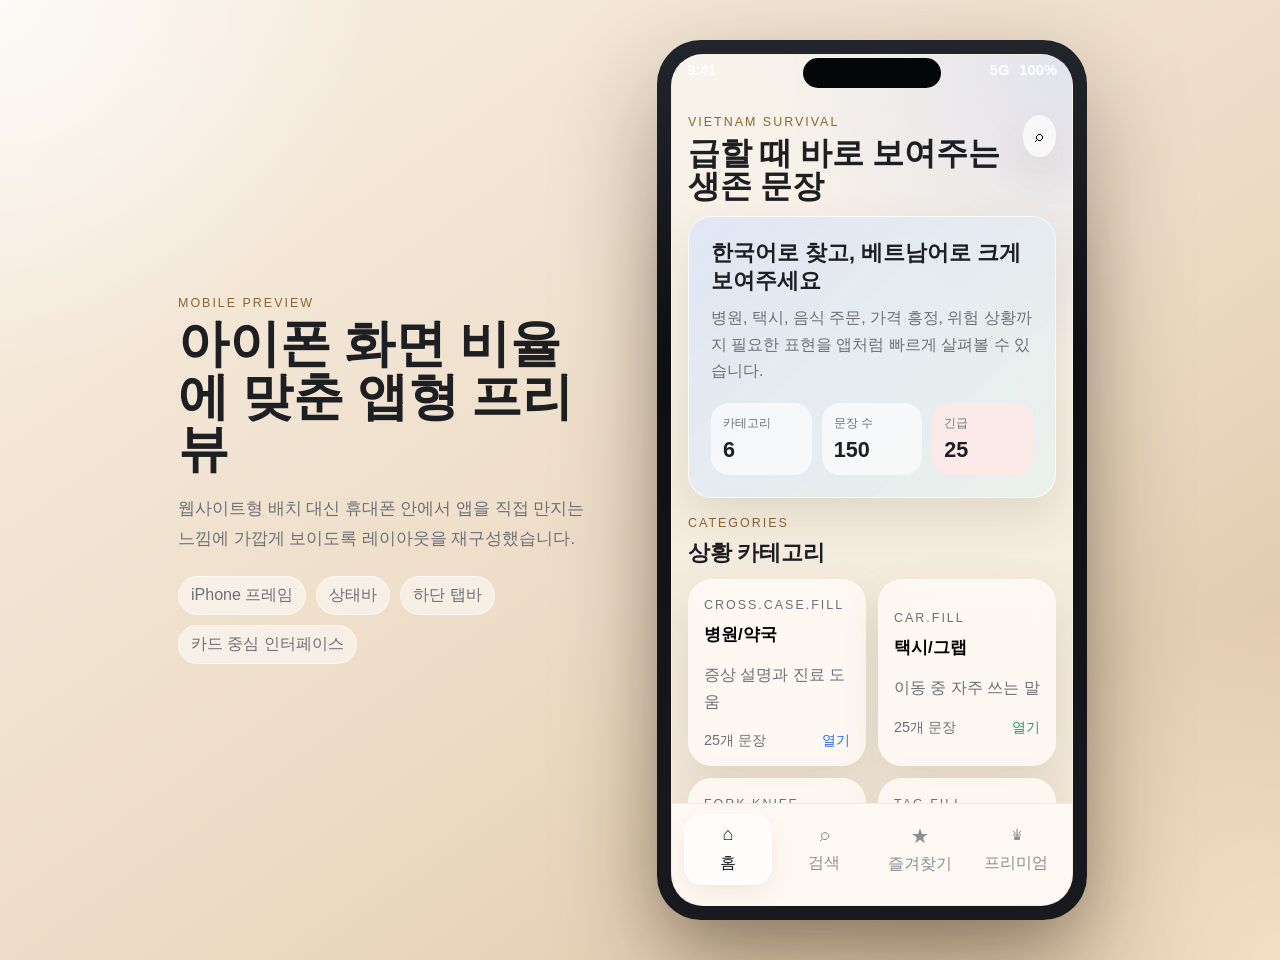
==== docs/mobile.html @ a6ebcc1a "initial project import" ====
<!doctype html>
<html lang="ko">
  <head>
    <meta charset="UTF-8" />
    <meta name="viewport" content="width=device-width, initial-scale=1.0" />
    <title>Vietnam Survival Mobile Preview</title>
    <link rel="stylesheet" href="./mobile.css" />
  </head>
  <body>
    <div class="stage">
      <section class="intro">
        <p class="eyebrow">Mobile Preview</p>
        <h1>아이폰 화면 비율에 맞춘 앱형 프리뷰</h1>
        <p class="lead">
          웹사이트형 배치 대신 휴대폰 안에서 앱을 직접 만지는 느낌에 가깝게 보이도록 레이아웃을 재구성했습니다.
        </p>
        <div class="chips">
          <span>iPhone 프레임</span>
          <span>상태바</span>
          <span>하단 탭바</span>
          <span>카드 중심 인터페이스</span>
        </div>
      </section>

      <section class="device-wrap">
        <div class="device-glow"></div>
        <div class="device">
          <div class="device-notch"></div>

          <header class="statusbar">
            <span>9:41</span>
            <div class="status-icons">
              <span>5G</span>
              <span>100%</span>
            </div>
          </header>

          <div class="device-screen">
            <main class="screen-content">
              <section class="page is-active" data-page="home">
                <div class="page-header">
                  <div>
                    <p class="eyebrow">Vietnam Survival</p>
                    <h2>급할 때 바로 보여주는 생존 문장</h2>
                  </div>
                  <button class="icon-button" id="showAllPhrasesButton" aria-label="전체 문장 보기">⌕</button>
                </div>

                <section class="hero-card">
                  <p class="hero-title">한국어로 찾고, 베트남어로 크게 보여주세요</p>
                  <p class="hero-copy">
                    병원, 택시, 음식 주문, 가격 흥정, 위험 상황까지 필요한 표현을 앱처럼 빠르게 살펴볼 수 있습니다.
                  </p>

                  <div class="hero-stats">
                    <div class="mini-stat">
                      <span>카테고리</span>
                      <strong id="categoryCount">0</strong>
                    </div>
                    <div class="mini-stat">
                      <span>문장 수</span>
                      <strong id="phraseCount">0</strong>
                    </div>
                    <div class="mini-stat alert">
                      <span>긴급</span>
                      <strong id="emergencyCount">0</strong>
                    </div>
                  </div>
                </section>

                <section class="section-block">
                  <div class="section-header">
                    <div>
                      <p class="eyebrow">Categories</p>
                      <h3>상황 카테고리</h3>
                    </div>
                  </div>
                  <div id="categoryGrid" class="category-grid"></div>
                </section>

                <section class="section-block">
                  <div class="section-header">
                    <div>
                      <p class="eyebrow">Quick Entry</p>
                      <h3>빠른 진입</h3>
                    </div>
                  </div>
                  <div class="quick-grid">
                    <button class="quick-card" data-jump-tab="favorites">
                      <span>즐겨찾기</span>
                      <strong>저장한 문장 바로 열기</strong>
                    </button>
                    <button class="quick-card" data-jump-tab="search">
                      <span>전체 검색</span>
                      <strong>한국어와 베트남어 찾기</strong>
                    </button>
                    <button class="quick-card" data-jump-tab="premium">
                      <span>프리미엄</span>
                      <strong>확장 기능 자리 보기</strong>
                    </button>
                  </div>
                </section>
              </section>

              <section class="page" data-page="search">
                <div class="page-header">
                  <div>
                    <p class="eyebrow">Search</p>
                    <h2>전체 검색</h2>
                  </div>
                </div>

                <section class="toolbar-card">
                  <input id="searchInput" type="search" placeholder="한국어 또는 베트남어 검색" />
                  <select id="categoryFilter">
                    <option value="all">전체 카테고리</option>
                  </select>
                </section>

                <div id="searchSummary" class="summary-text"></div>
                <div id="searchResults" class="phrase-list"></div>
              </section>

              <section class="page" data-page="favorites">
                <div class="page-header">
                  <div>
                    <p class="eyebrow">Favorites</p>
                    <h2>즐겨찾기</h2>
                  </div>
                </div>

                <div id="favoritesSummary" class="summary-text"></div>
                <div id="favoritesList" class="phrase-list"></div>
              </section>

              <section class="page" data-page="premium">
                <div class="page-header">
                  <div>
                    <p class="eyebrow">Premium</p>
                    <h2>프리미엄</h2>
                  </div>
                </div>

                <section class="premium-card">
                  <p class="eyebrow">Placeholder</p>
                  <h3>향후 확장 기능 자리</h3>
                  <p>
                    AI 상황 추천, 오프라인 팩, 구독/광고 구조 같은 후속 기능을 이 탭에서 검토할 수 있도록
                    자리를 남겨두었습니다.
                  </p>
                </section>
              </section>
            </main>

            <nav class="tabbar">
              <button class="nav-button is-active" data-tab="home">
                <span class="nav-icon">⌂</span>
                <span>홈</span>
              </button>
              <button class="nav-button" data-tab="search">
                <span class="nav-icon">⌕</span>
                <span>검색</span>
              </button>
              <button class="nav-button" data-tab="favorites">
                <span class="nav-icon">★</span>
                <span>즐겨찾기</span>
              </button>
              <button class="nav-button" data-tab="premium">
                <span class="nav-icon">♛</span>
                <span>프리미엄</span>
              </button>
            </nav>
          </div>
        </div>
      </section>
    </div>

    <dialog id="phraseDialog" class="dialog">
      <article class="dialog-card">
        <button class="dialog-close" id="closeDialogButton" aria-label="닫기">×</button>
        <div id="dialogContent"></div>
      </article>
    </dialog>

    <script type="module" src="./mobile.js"></script>
  </body>
</html>
---- docs/mobile.css ----
:root {
  --surface: rgba(255, 252, 247, 0.82);
  --text: #1d1f23;
  --muted: #6d7078;
  --line: rgba(29, 31, 35, 0.08);
  --shadow-soft: 0 18px 45px rgba(93, 62, 25, 0.12);
  --shadow-phone: 0 40px 100px rgba(37, 24, 10, 0.35);
  --blue: #2f6df6;
  --green: #18a06e;
  --orange: #d97822;
  --teal: #0f9a90;
  --red: #d54f4f;
  --indigo: #5a66da;
}

* {
  box-sizing: border-box;
}

html,
body {
  margin: 0;
  min-height: 100%;
}

body {
  font-family: "Segoe UI", "Apple SD Gothic Neo", sans-serif;
  color: var(--text);
  background:
    radial-gradient(circle at top left, rgba(255, 255, 255, 0.72), transparent 24%),
    radial-gradient(circle at bottom right, rgba(255, 240, 214, 0.65), transparent 22%),
    linear-gradient(145deg, #f8efe3, #eddcc6 55%, #dcc2a1);
}

button,
input,
select {
  font: inherit;
}

.stage {
  min-height: 100vh;
  display: grid;
  grid-template-columns: minmax(280px, 420px) minmax(320px, 460px);
  justify-content: center;
  gap: 44px;
  padding: 40px 24px;
  align-items: center;
}

.intro h1,
.page-header h2,
.section-header h3,
.premium-card h3 {
  font-family: Georgia, "Times New Roman", serif;
}

.intro h1 {
  margin: 0;
  font-size: clamp(2.1rem, 4vw, 3.8rem);
  line-height: 1.03;
}

.lead {
  margin: 18px 0 0;
  color: var(--muted);
  line-height: 1.8;
  font-size: 1.04rem;
}

.eyebrow {
  margin: 0 0 8px;
  font-size: 0.78rem;
  text-transform: uppercase;
  letter-spacing: 0.16em;
  color: #8c6632;
}

.chips {
  display: flex;
  flex-wrap: wrap;
  gap: 10px;
  margin-top: 22px;
}

.chips span,
.chip {
  padding: 8px 12px;
  border-radius: 999px;
  background: rgba(255, 255, 255, 0.5);
  color: var(--muted);
  border: 1px solid rgba(255, 255, 255, 0.48);
}

.device-wrap {
  position: relative;
  display: grid;
  place-items: center;
}

.device-glow {
  position: absolute;
  inset: auto 24px -14px 24px;
  height: 82%;
  border-radius: 48px;
  background: rgba(35, 23, 14, 0.2);
  filter: blur(28px);
}

.device {
  position: relative;
  width: min(100%, 430px);
  aspect-ratio: 430 / 880;
  border-radius: 44px;
  padding: 14px;
  background: linear-gradient(180deg, #22252b, #0d0f12 36%, #191a1f 100%);
  box-shadow: var(--shadow-phone);
}

.device-notch {
  position: absolute;
  top: 18px;
  left: 50%;
  transform: translateX(-50%);
  width: 138px;
  height: 30px;
  border-radius: 18px;
  background: #050607;
  z-index: 3;
}

.statusbar {
  position: absolute;
  top: 22px;
  left: 30px;
  right: 30px;
  z-index: 2;
  display: flex;
  justify-content: space-between;
  align-items: center;
  color: white;
  font-size: 0.92rem;
  font-weight: 600;
}

.status-icons {
  display: flex;
  gap: 10px;
}

.device-screen {
  height: 100%;
  overflow: hidden;
  border-radius: 32px;
  background:
    radial-gradient(circle at top right, rgba(75, 117, 255, 0.13), transparent 32%),
    linear-gradient(180deg, #f8f3eb, #f5ede1 52%, #f2e7d8);
  border: 1px solid rgba(255, 255, 255, 0.2);
  display: grid;
  grid-template-rows: 1fr auto;
}

.screen-content {
  padding: 60px 16px 14px;
  overflow-y: auto;
}

.page {
  display: none;
}

.page.is-active {
  display: block;
}

.page-header {
  display: flex;
  align-items: start;
  justify-content: space-between;
  gap: 12px;
  margin-bottom: 14px;
}

.page-header h2 {
  margin: 0;
  font-size: 2rem;
  line-height: 1.02;
}

.icon-button {
  width: 42px;
  height: 42px;
  border: 0;
  border-radius: 50%;
  background: rgba(255, 255, 255, 0.7);
  box-shadow: var(--shadow-soft);
  cursor: pointer;
}

.hero-card,
.toolbar-card,
.premium-card,
.category-card,
.quick-card,
.phrase-card,
.empty-card {
  border-radius: 24px;
  background: var(--surface);
  border: 1px solid rgba(255, 255, 255, 0.66);
  box-shadow: var(--shadow-soft);
  backdrop-filter: blur(14px);
}

.hero-card {
  padding: 22px;
  background:
    linear-gradient(135deg, rgba(47, 109, 246, 0.14), rgba(15, 154, 144, 0.08)),
    var(--surface);
}

.hero-title {
  margin: 0;
  font-size: 1.35rem;
  font-weight: 800;
  line-height: 1.3;
}

.hero-copy,
.summary-text,
.category-card p,
.premium-card p,
.empty-card p {
  color: var(--muted);
  line-height: 1.65;
}

.hero-copy {
  margin: 10px 0 18px;
}

.hero-stats {
  display: grid;
  grid-template-columns: repeat(3, 1fr);
  gap: 10px;
}

.mini-stat {
  padding: 12px;
  border-radius: 18px;
  background: rgba(255, 255, 255, 0.64);
}

.mini-stat span {
  display: block;
  color: var(--muted);
  font-size: 0.76rem;
  margin-bottom: 5px;
}

.mini-stat strong {
  font-size: 1.35rem;
}

.mini-stat.alert {
  background: rgba(255, 232, 232, 0.82);
}

.section-block {
  margin-top: 18px;
}

.section-header {
  margin-bottom: 12px;
}

.section-header h3 {
  margin: 0;
  font-size: 1.35rem;
}

.category-grid {
  display: grid;
  grid-template-columns: repeat(2, minmax(0, 1fr));
  gap: 12px;
}

.quick-grid,
.phrase-list {
  display: grid;
  gap: 12px;
}

.category-card,
.quick-card,
.phrase-card,
.premium-card,
.empty-card,
.toolbar-card {
  padding: 16px;
}

.category-card,
.quick-card {
  text-align: left;
  border: 0;
  cursor: pointer;
}

.category-card h4,
.phrase-card h4 {
  margin: 6px 0 6px;
  font-size: 1.05rem;
}

.category-meta {
  margin-top: 10px;
  display: flex;
  justify-content: space-between;
  color: var(--muted);
  font-size: 0.9rem;
}

.quick-card span {
  display: block;
  color: #8c6632;
  margin-bottom: 8px;
  font-size: 0.83rem;
}

.quick-card strong {
  font-size: 1rem;
  line-height: 1.35;
}

.toolbar-card {
  display: grid;
  gap: 10px;
}

.toolbar-card input,
.toolbar-card select {
  width: 100%;
  padding: 14px 16px;
  border-radius: 16px;
  border: 1px solid var(--line);
  background: rgba(255, 255, 255, 0.78);
}

.summary-text {
  margin: 12px 2px 14px;
  font-size: 0.94rem;
}

.phrase-card.emergency {
  background: linear-gradient(180deg, rgba(255, 255, 255, 0.92), rgba(255, 236, 236, 0.94));
  border-color: rgba(213, 79, 79, 0.24);
}

.phrase-top,
.phrase-actions,
.dialog-actions,
.dialog-header {
  display: flex;
  align-items: center;
  justify-content: space-between;
  gap: 10px;
}

.chip {
  font-size: 0.8rem;
}

.chip.emergency {
  background: rgba(213, 79, 79, 0.12);
  color: var(--red);
}

.phrase-korean {
  margin: 14px 0 8px;
  color: var(--muted);
  font-size: 0.95rem;
  font-weight: 700;
}

.phrase-vietnamese {
  margin: 0;
  font-size: 1.5rem;
  line-height: 1.28;
}

.phrase-plain {
  margin: 9px 0 16px;
  color: var(--muted);
  line-height: 1.45;
}

.phrase-actions {
  flex-wrap: wrap;
}

.phrase-button {
  padding: 10px 12px;
  border-radius: 14px;
  border: 0;
  background: rgba(29, 31, 35, 0.06);
  cursor: pointer;
}

.phrase-button.primary {
  color: white;
}

.empty-card {
  text-align: center;
}

.tabbar {
  display: grid;
  grid-template-columns: repeat(4, 1fr);
  gap: 8px;
  padding: 10px 12px 20px;
  background: rgba(255, 251, 245, 0.92);
  border-top: 1px solid rgba(29, 31, 35, 0.06);
}

.nav-button {
  display: grid;
  justify-items: center;
  gap: 6px;
  padding: 10px 4px;
  border: 0;
  background: transparent;
  color: #8b8f96;
  border-radius: 18px;
  cursor: pointer;
}

.nav-button.is-active {
  color: var(--text);
  background: rgba(255, 255, 255, 0.78);
  box-shadow: 0 10px 25px rgba(93, 62, 25, 0.08);
}

.nav-icon {
  font-size: 1.12rem;
}

.dialog {
  width: min(760px, calc(100vw - 32px));
  border: 0;
  padding: 0;
  background: transparent;
}

.dialog::backdrop {
  background: rgba(20, 18, 17, 0.5);
  backdrop-filter: blur(8px);
}

.dialog-card {
  position: relative;
  padding: 24px;
  border-radius: 28px;
  background: #fffdf9;
  box-shadow: 0 24px 80px rgba(0, 0, 0, 0.2);
}

.dialog-close {
  position: absolute;
  top: 14px;
  right: 16px;
  width: 42px;
  height: 42px;
  border: 0;
  border-radius: 50%;
  background: rgba(29, 31, 35, 0.06);
  font-size: 1.5rem;
  cursor: pointer;
}

.dialog-display {
  margin: 18px 0;
  padding: 28px;
  border-radius: 24px;
  background: #111317;
  color: white;
  text-align: center;
}

.dialog-display .vietnamese {
  font-size: clamp(2rem, 5vw, 3.8rem);
  font-weight: 800;
  line-height: 1.2;
}

.dialog-display .plain {
  margin-top: 14px;
  font-size: 1.18rem;
  color: rgba(255, 255, 255, 0.76);
}

.dialog-display .korean {
  margin-top: 16px;
  color: rgba(255, 255, 255, 0.65);
}

@media (max-width: 980px) {
  .stage {
    grid-template-columns: 1fr;
    gap: 24px;
    padding: 24px 16px 32px;
  }

  .intro {
    max-width: 640px;
    margin: 0 auto;
    text-align: center;
  }

  .chips {
    justify-content: center;
  }
}

@media (max-width: 520px) {
  .device {
    width: 100%;
    border-radius: 32px;
    padding: 10px;
  }

  .device-screen {
    border-radius: 24px;
  }

  .device-notch {
    width: 112px;
    height: 26px;
    top: 14px;
  }

  .statusbar {
    top: 16px;
    left: 24px;
    right: 24px;
    font-size: 0.82rem;
  }

  .screen-content {
    padding: 52px 12px 10px;
  }

  .page-header h2 {
    font-size: 1.6rem;
  }

  .hero-stats,
  .category-grid {
    grid-template-columns: 1fr;
  }
}
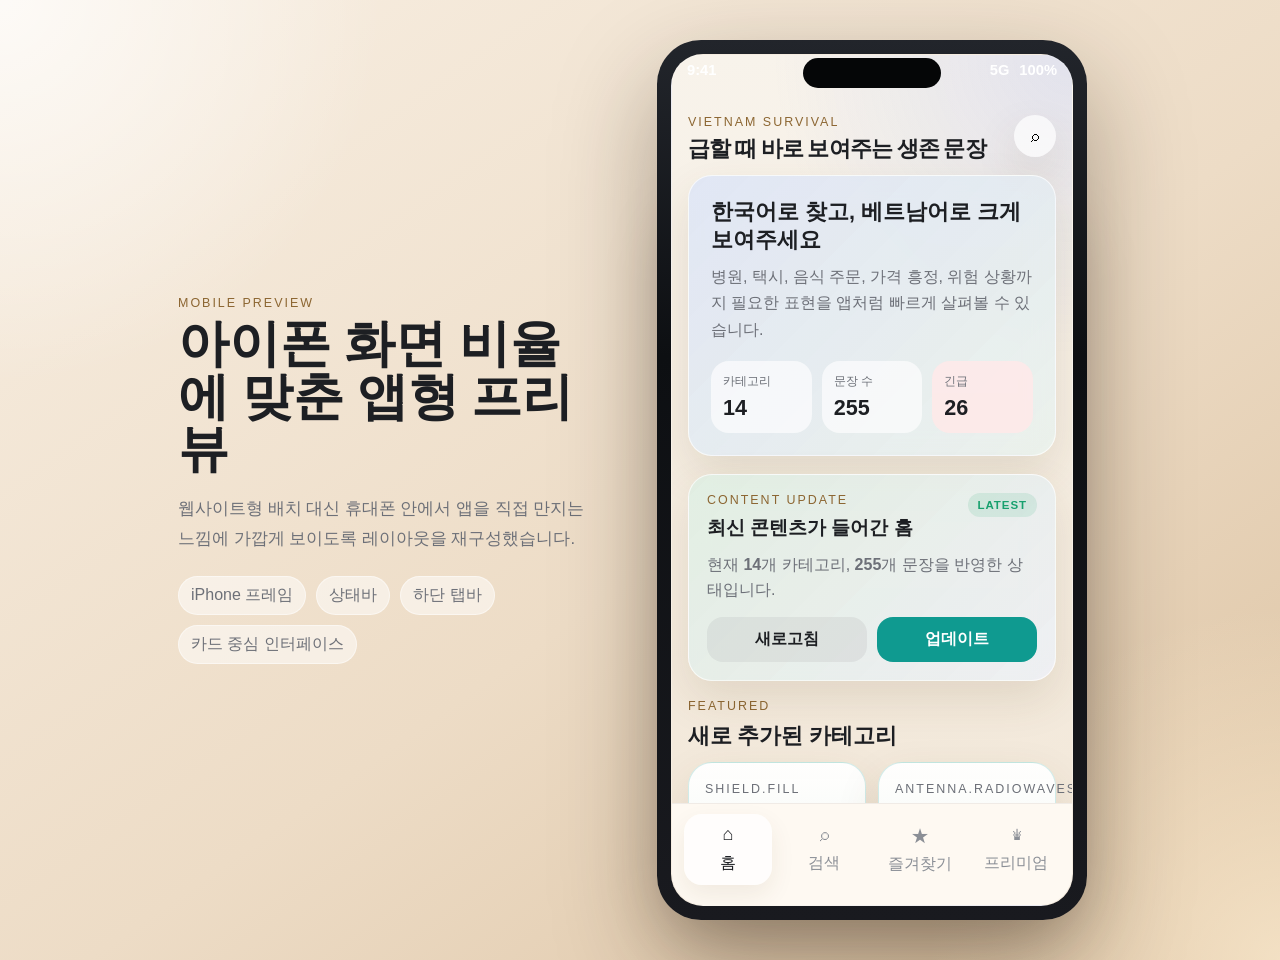
==== commit 2fc20cd9: "refresh mobile preview and expand categories" ====
--- a/docs/mobile.html
+++ b/docs/mobile.html
@@ -38,7 +38,7 @@
           <div class="device-screen">
             <main class="screen-content">
               <section class="page is-active" data-page="home">
-                <div class="page-header">
+                <div class="page-header home-header">
                   <div>
                     <p class="eyebrow">Vietnam Survival</p>
                     <h2>급할 때 바로 보여주는 생존 문장</h2>
@@ -69,10 +69,39 @@
                 </section>
 
                 <section class="section-block">
+                  <div class="update-card">
+                    <div class="update-top">
+                      <div>
+                        <p class="eyebrow">Content Update</p>
+                        <h3>최신 콘텐츠가 들어간 홈</h3>
+                      </div>
+                      <span class="update-badge">LATEST</span>
+                    </div>
+                    <p class="update-copy">
+                      현재 <strong id="updateCategoryCount">0</strong>개 카테고리, <strong id="updatePhraseCount">0</strong>개 문장을 반영한 상태입니다.
+                    </p>
+                    <div class="update-actions">
+                      <button class="update-action" id="refreshHomeButton">새로고침</button>
+                      <button class="update-action primary" id="showUpdatesButton">업데이트</button>
+                    </div>
+                  </div>
+                </section>
+
+                <section class="section-block">
+                  <div class="section-header">
+                    <div>
+                      <p class="eyebrow">Featured</p>
+                      <h3>새로 추가된 카테고리</h3>
+                    </div>
+                  </div>
+                  <div id="featuredCategoryGrid" class="category-grid"></div>
+                </section>
+
+                <section class="section-block">
                   <div class="section-header">
                     <div>
                       <p class="eyebrow">Categories</p>
-                      <h3>상황 카테고리</h3>
+                      <h3>전체 카테고리</h3>
                     </div>
                   </div>
                   <div id="categoryGrid" class="category-grid"></div>
--- a/docs/mobile.css
+++ b/docs/mobile.css
@@ -187,6 +187,13 @@
   line-height: 1.02;
 }
 
+.home-header h2 {
+  font-size: 1.38rem;
+  line-height: 1.08;
+  letter-spacing: -0.04em;
+  white-space: nowrap;
+}
+
 .icon-button {
   width: 42px;
   height: 42px;
@@ -198,6 +205,7 @@
 }
 
 .hero-card,
+.update-card,
 .toolbar-card,
 .premium-card,
 .category-card,
@@ -218,6 +226,62 @@
     var(--surface);
 }
 
+.update-card {
+  padding: 18px;
+  background:
+    linear-gradient(135deg, rgba(24, 160, 110, 0.12), rgba(47, 109, 246, 0.07)),
+    var(--surface);
+}
+
+.update-top {
+  display: flex;
+  align-items: start;
+  justify-content: space-between;
+  gap: 10px;
+}
+
+.update-top h3 {
+  margin: 0;
+  font-size: 1.18rem;
+}
+
+.update-badge {
+  padding: 6px 10px;
+  border-radius: 999px;
+  background: rgba(24, 160, 110, 0.12);
+  color: var(--green);
+  font-size: 0.72rem;
+  font-weight: 800;
+  letter-spacing: 0.08em;
+}
+
+.update-copy {
+  margin: 12px 0 14px;
+  color: var(--muted);
+  line-height: 1.55;
+}
+
+.update-actions {
+  display: grid;
+  grid-template-columns: 1fr 1fr;
+  gap: 10px;
+}
+
+.update-action {
+  padding: 12px 14px;
+  border: 0;
+  border-radius: 16px;
+  background: rgba(29, 31, 35, 0.06);
+  color: var(--text);
+  font-weight: 700;
+  cursor: pointer;
+}
+
+.update-action.primary {
+  background: var(--teal);
+  color: white;
+}
+
 .hero-title {
   margin: 0;
   font-size: 1.35rem;
@@ -310,6 +374,25 @@
 .phrase-card h4 {
   margin: 6px 0 6px;
   font-size: 1.05rem;
+}
+
+.category-card.featured {
+  border: 1px solid rgba(15, 154, 144, 0.18);
+  background:
+    linear-gradient(180deg, rgba(255, 255, 255, 0.95), rgba(232, 246, 241, 0.92));
+}
+
+.category-badge {
+  display: inline-flex;
+  align-items: center;
+  margin-top: 10px;
+  padding: 4px 8px;
+  border-radius: 999px;
+  background: rgba(15, 154, 144, 0.12);
+  color: var(--teal);
+  font-size: 0.72rem;
+  font-weight: 800;
+  letter-spacing: 0.05em;
 }
 
 .category-meta {
@@ -554,8 +637,16 @@
     font-size: 1.6rem;
   }
 
+  .home-header h2 {
+    font-size: 1.24rem;
+  }
+
   .hero-stats,
   .category-grid {
     grid-template-columns: 1fr;
   }
-}
+
+  .update-actions {
+    grid-template-columns: 1fr;
+  }
+}
